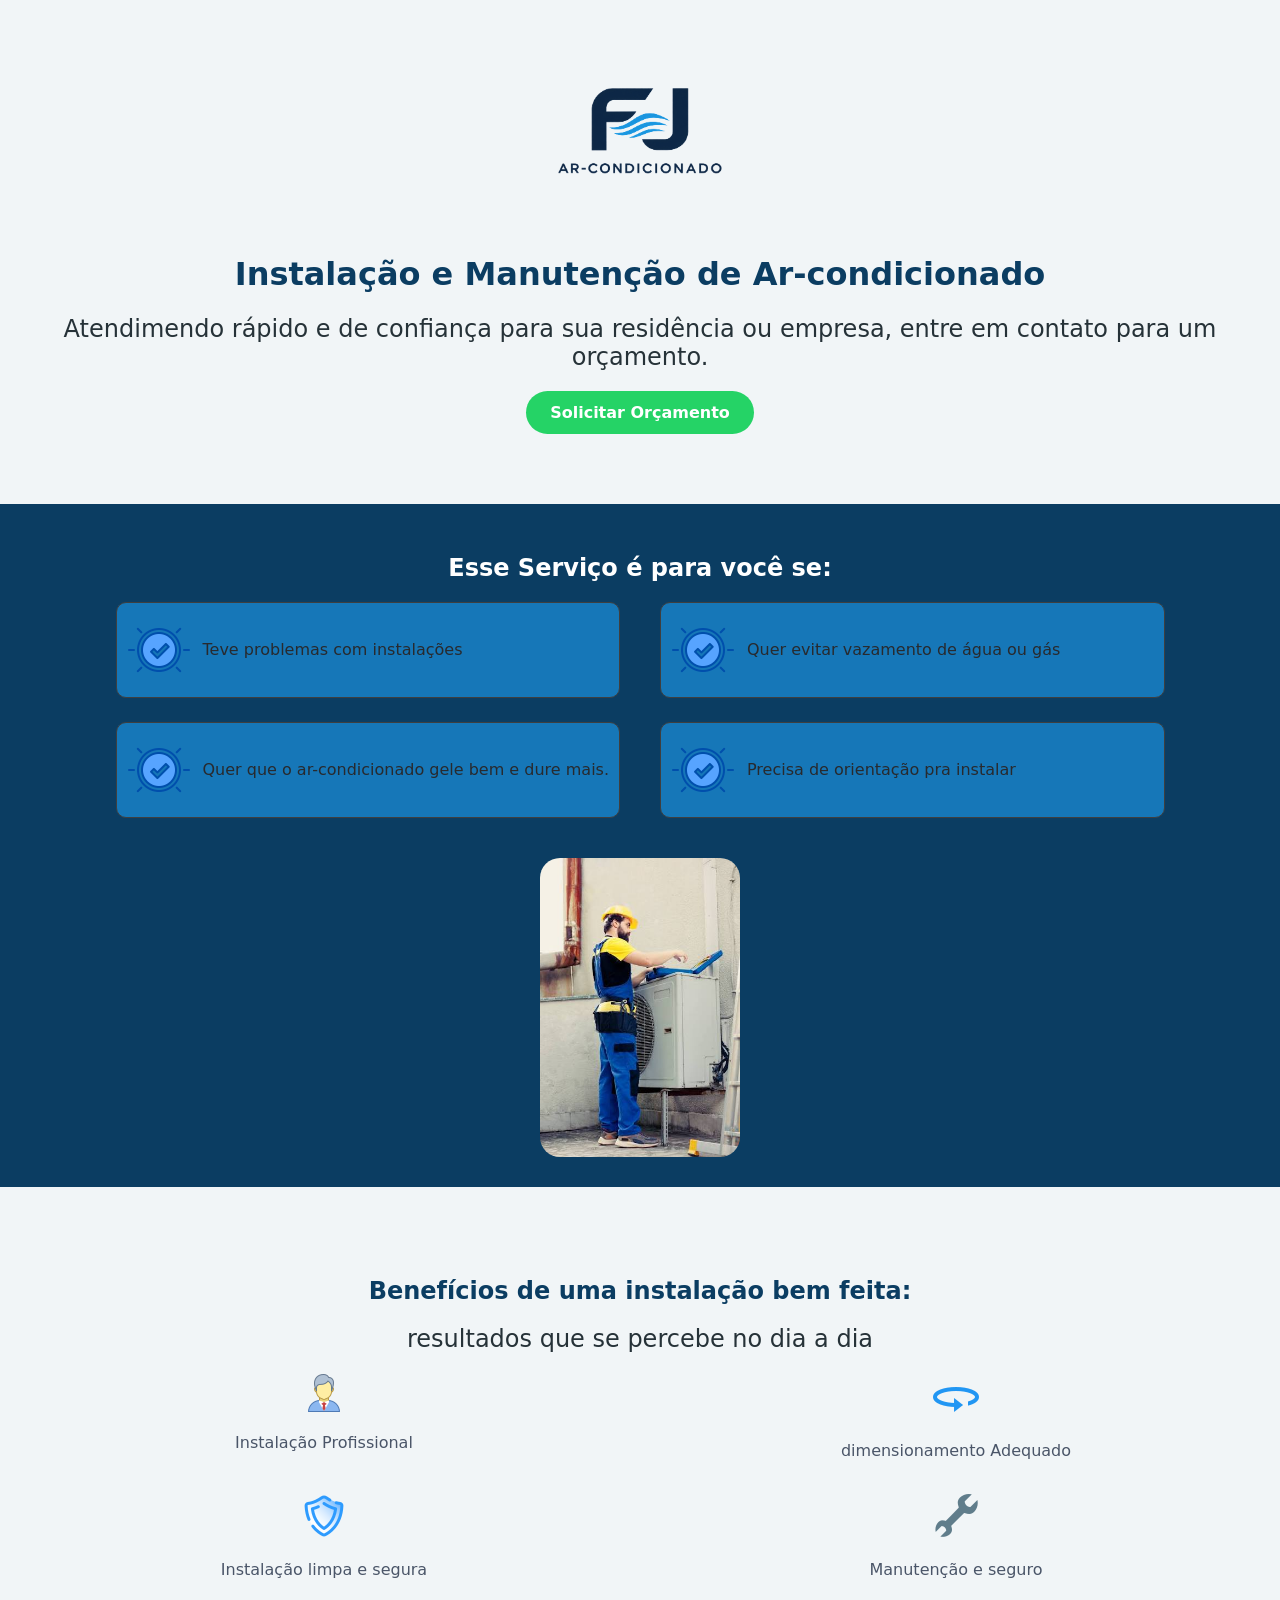
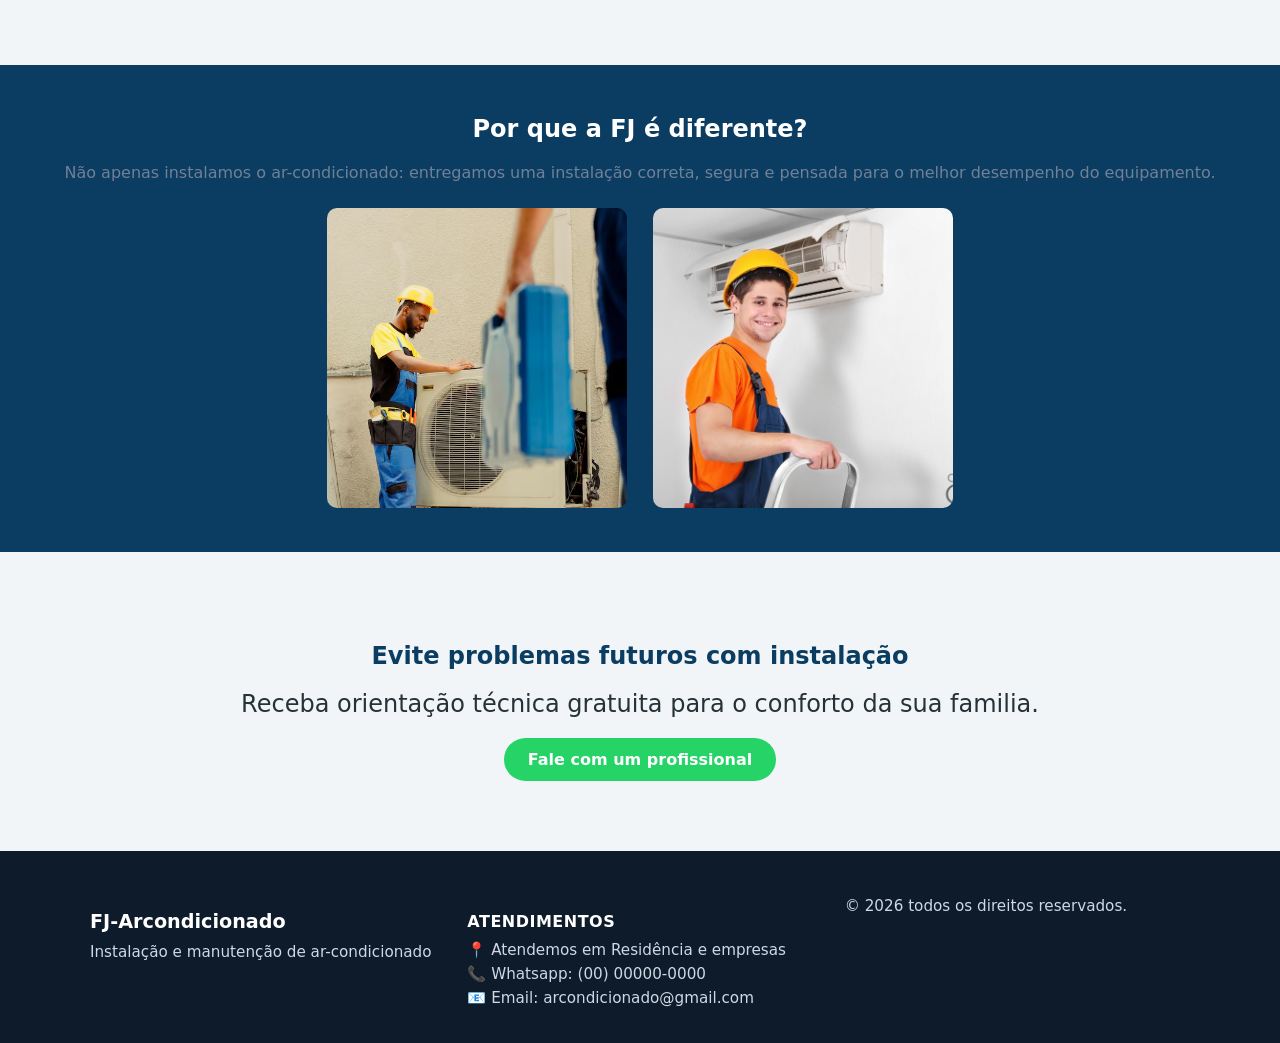
==== index.html @ 0c62a70a "Create index.html" ====
<!DOCTYPE html>
<html lang="en">
<head>
    <meta charset="UTF-8">
    <meta name="viewport" content="width=device-width, initial-scale=1.0">
    <title>FJ Ar-condicionado| Instalação e Manutenção</title>
    <link rel="stylesheet" href="index.css">
    <link rel="shortcut icon" href="img/Logo.png" type="image/x-icon">
</head>
<body>
    <div class="hero">
        <img src="img/Logo.png" alt="Logo" class="logo" width="200px">
        <h1>Instalação e Manutenção de Ar-condicionado</h1>
        <h2>Atendimendo rápido e de confiança para sua residência ou empresa, entre em contato para um orçamento.</h2>
        <a href="https://web.whatsapp.com/" class="Wpp">Solicitar Orçamento</a>
    </div>

    <section class="al">
        <h1 class="a">Esse Serviço é para você se:</h1>

        <div class="cout-serv">
        <div class="grid-serv">
                <div class="item-serv">
                <img src="img/iconeC.png" alt="conf">
                <p class="te"> Teve problemas com instalações</p>
                </div>

                <div class="item-serv">
                <img src="img/iconeC.png" alt="conf">
                <p class="te"> Quer evitar vazamento de água ou gás</p>
                </div>

                <div class="item-serv">
                <img src="img/iconeC.png" alt="conf">
                <p class="te"> Quer que o ar-condicionado gele bem e dure mais.</p>
                </div>
                
                <div class="item-serv">
                <img src="img/iconeC.png" alt="conf">
                <p class="te"> Precisa de orientação pra instalar</p>
                </div>
        </div>
                <img src="img/Inst.jpeg" alt="Instalação" class="img-serv">
        </div>
    </section>

    <section>
        <h1>Benefícios de uma instalação bem feita:</h1>
        <h2>resultados que se percebe no dia a dia</h2>

        <div class="grid-ben">
            <div class="ben">
                <img src="img/profissional.png" alt="inst">
                <p class="text">Instalação Profissional</p>
            </div>
            <div class="ben">
                <img src="img/rodar.png" alt="inst">
                <p class="text">dimensionamento Adequado </p>
            </div>
            <div class="ben">
                <img src="img/escudo.png" alt="">
                <p class="text">Instalação limpa e segura</p>
            </div>
            <div class="ben">
                <img src="img/ferramenta.png" alt="">
                <p class="text">Manutenção e seguro</p>
            </div>
        </div>
    </section>

    <section class="al">
        <h1 class="a">Por que a FJ é diferente?</h1>
        <p>Não apenas instalamos o ar-condicionado: entregamos uma instalação correta, segura e pensada para o melhor desempenho do equipamento.</p>
        <img src="img/inst(1).avif" alt="instalador 1" class="dif">
        <img src="img/inst(2).jpg" alt="instalador2" class="dif">
    </section>

    <section>
        <h1>Evite problemas futuros com instalação</h1>
        <h2>Receba orientação técnica gratuita para o conforto da sua familia.</h2>
        <a href="https://web.whatsapp.com/" class="Wpp">Fale com um profissional</a>
    </section>


    <footer class="site-footer">
        <div class="container-footer">
            <div class="footer-box">
                <h3>FJ-Arcondicionado</h3>
                <p>Instalação e manutenção de ar-condicionado</p>
            </div>

            <div class="footer-box">
                <h4>Atendimentos</h4>
                <p>📍 Atendemos em Residência e empresas</p>
                <p>📞 Whatsapp: (00) 00000-0000</p>
                <p>📧 Email: arcondicionado@gmail.com</p>
            </div>
            
            <div class="footer-box">
                <p>&copy; 2026 todos os direitos reservados.</p>
            </div>
        </div>
    </footer>
</body>
</html>
---- index.css ----
@charset "UTF-8";



body{
    background-color: #F1F5F7;
    font-family: system-ui, -apple-system, BlinkMacSystemFont, 'Segoe UI', Roboto, Oxygen, Ubuntu, Cantarell, 'Open Sans', 'Helvetica Neue', sans-serif;
    margin: 0;
    padding: 0;
}

p{
  font-weight: 400; 
  color: #718096; 
}

.te{
    color: #282a2e;
}
.text{
    color: #4a5568;
}

h1{
    color: #0B3D62;
    font-weight: 700;
}

.a{
    color: #FFFFFF;
}

h2{
    color: #263238;
    font-weight: 400;
}
.hero{
    text-align: center;
    margin-bottom: 40px;
    padding: 30px 20px;
}

section{
    text-align: center;
}

.Wpp{
    display: inline-block;
    background-color: #25D366;
    color: #FFFFFF;
    text-decoration: none;
    padding: 12px 24px;
    border-radius: 30px;
    font-weight: bold;
    transition: background-color 0.2s ease;
}

.Wpp:hover{
    background-color: #1a9e4a;
    transform: scale(1.05);
}

section{
    margin-bottom: 40px;
    padding: 30px 20px;
}

section.al{
    background-color: #0B3D62;
    
}

.grid-serv{
    display: grid;
    grid-template-columns: 1fr 1fr;
    gap: 24px 40px;
    max-width: 0 auto;
    text-align: left;
}

.item-serv{
    display: flex;
    align-items: center;
    gap: 12px;
    background-color: #1677B8;
    border-radius: 10px;
    padding: 15px 10px;
    border: 1px solid rgb(63, 63, 63);
}

.img-serv{
    display: block;
    margin: 0 auto;
    width: 200px;
    border-radius: 20px;
}

.cout-serv{
    display: flex;
    align-items: center;
    justify-content: center;
    gap: 40px;
    flex-wrap: wrap;
}

.dif{
    width: 300px;
    height: 300px;
    border-radius: 10px;
    object-fit: cover;
    margin: 10px;
}

.grid-ben{

    display: grid;
    grid-template-columns: 1fr 1fr;
    gap: 16px 24px;
    max-width: 0 auto;
    text-align: center;
}

.site-footer {
    background-color: #0d1b2a;
    color: #cfd8e3;
    padding-top: 40px;
}

.container-footer {
    max-width: 1100px;
    margin: 0 auto;
    display: grid;
    grid-template-columns: repeat(auto-fit, minmax(220px, 1fr));
    gap: 32px;
    padding: 0 20px 30px;
}

.footer-box h3 {
    color: #fff;
    font-size: 1.2rem;
    margin-bottom: 10px;
}

.footer-box h4 {
    color: #fff;
    font-size: 1rem;
    margin-bottom: 10px;
    text-transform: uppercase;
    letter-spacing: 0.5px;
}

.footer-box p, .footer-box a {
    color: #cfd8e3;
    text-decoration: none;
    font-size: 0.95rem;
    margin: 6px 0;
    display: block;
}

.footer-box a:hover {
    color: #4dd0e1;
}

.footer-bottom {
    border-top: 1px solid rgba(255,255,255,0.1);
    text-align: center;
    padding: 16px 0;
    font-size: 0.85rem;
    color: #8ea0b3;
}
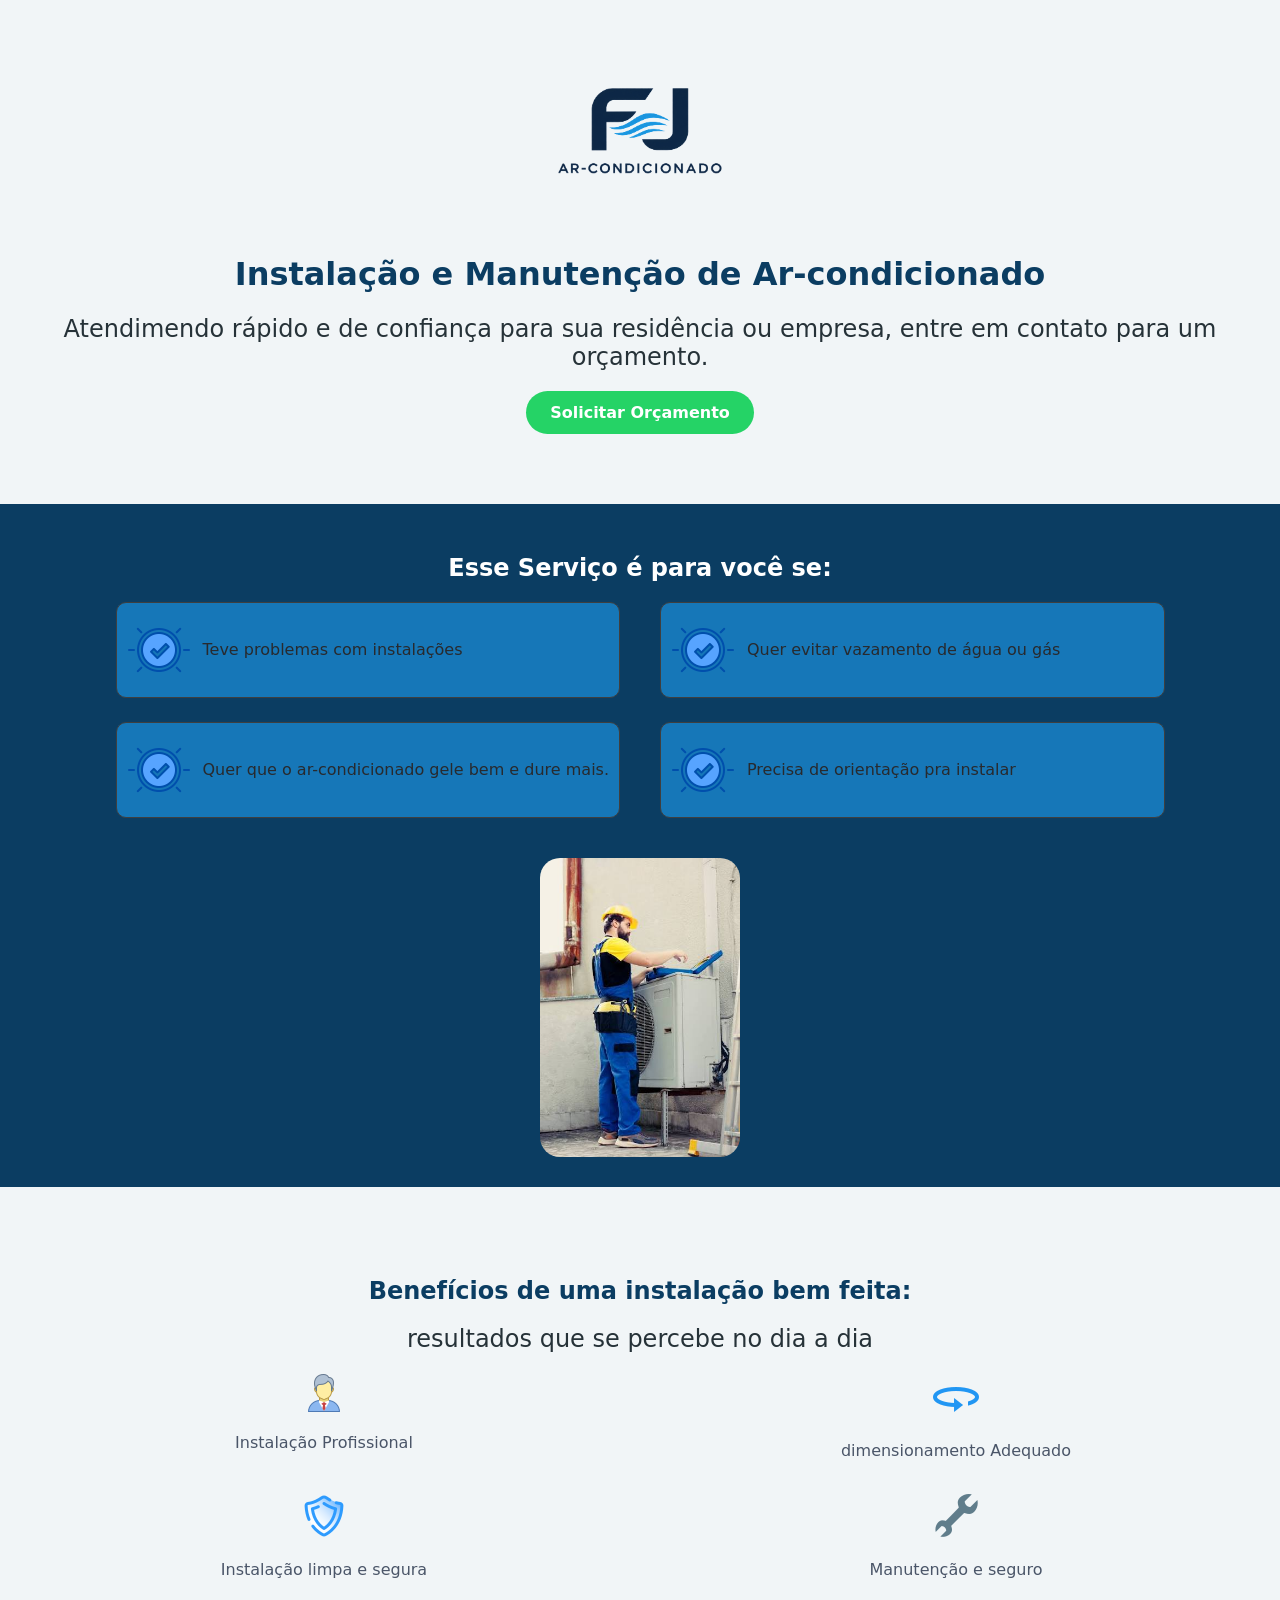
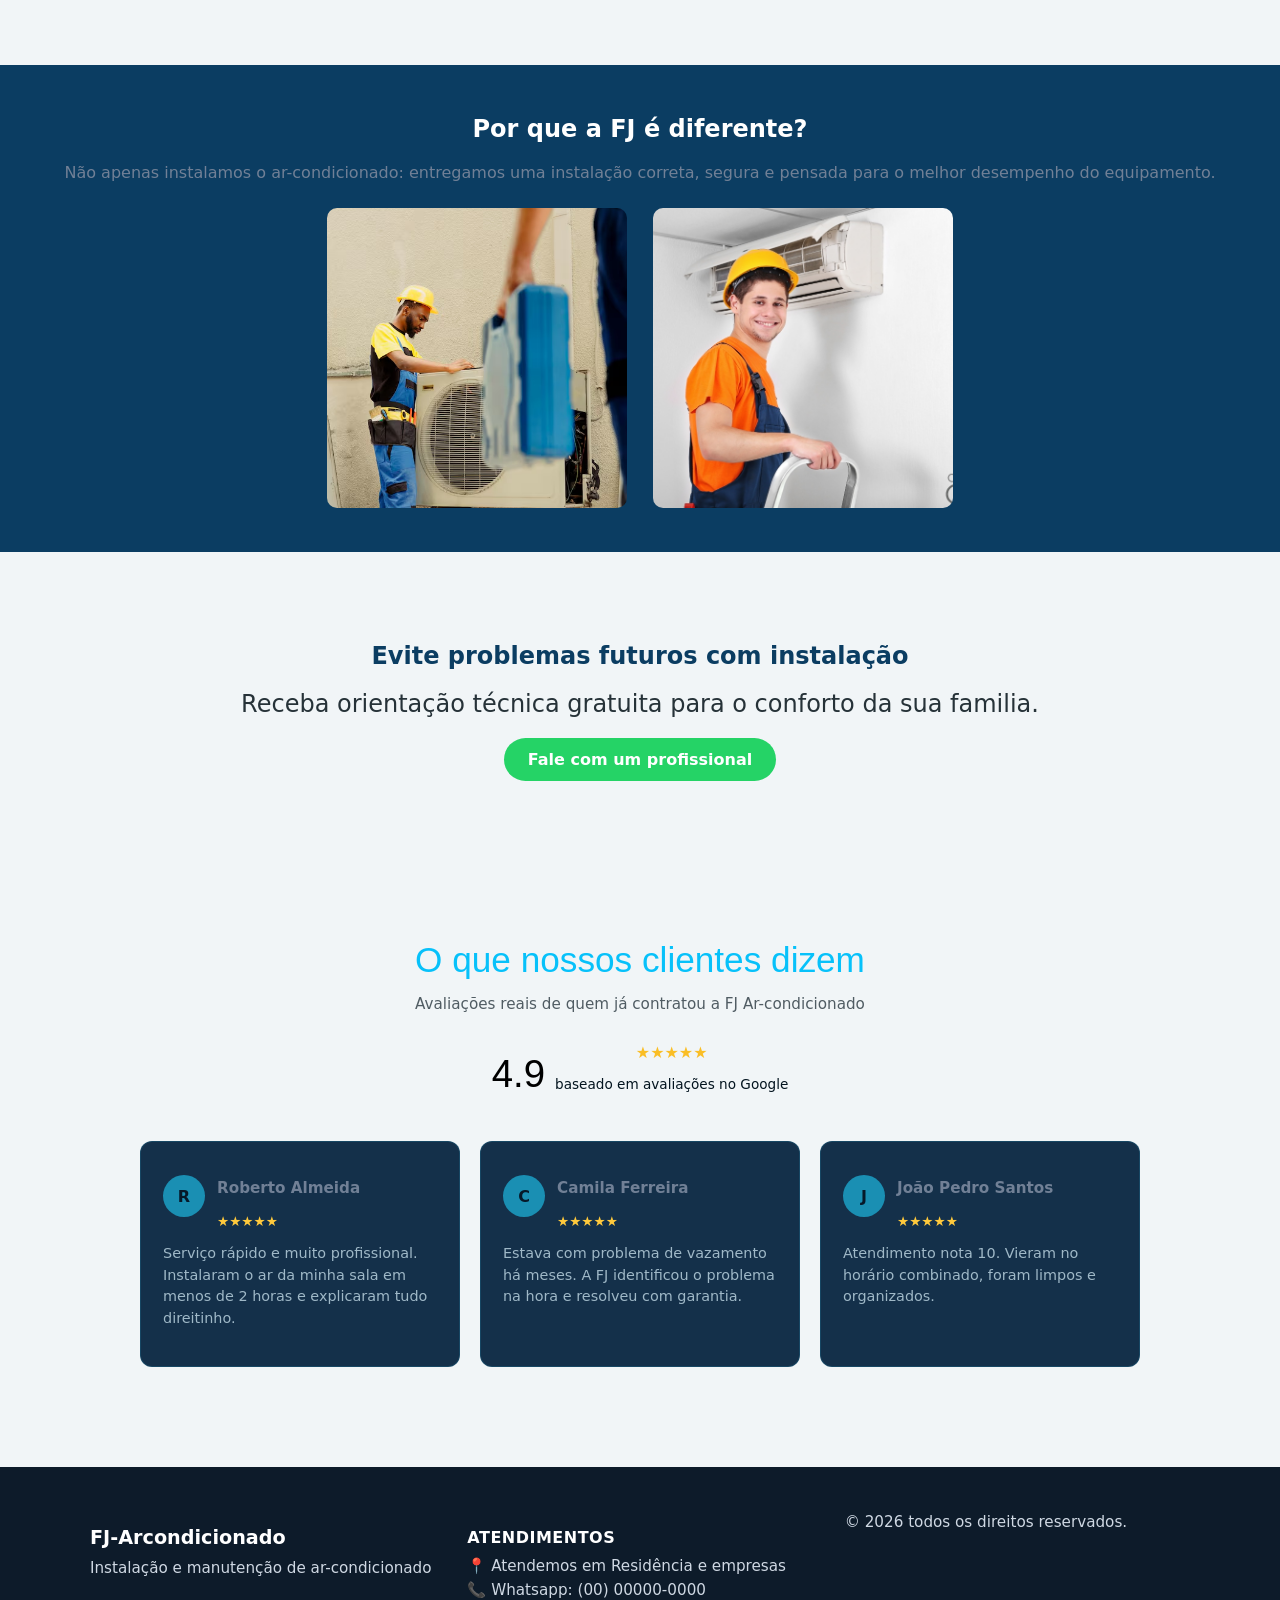
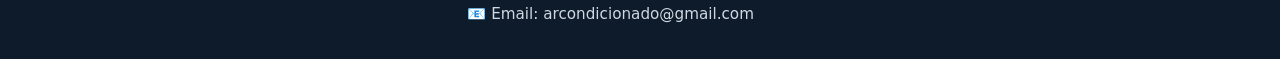
==== commit bb1f26a7: "Update index.html" ====
--- a/index.html
+++ b/index.html
@@ -81,6 +81,53 @@
         <a href="https://web.whatsapp.com/" class="Wpp">Fale com um profissional</a>
     </section>
 
+        <section class="reviews-section">
+        <h2>O que nossos clientes dizem</h2>
+        <p class="reviews-subtitle">Avaliações reais de quem já contratou a FJ Ar-condicionado</p>
+
+        <div class="reviews-summary">
+            <span class="reviews-score">4.9</span>
+            <div>
+                <div class="reviews-stars">★★★★★</div>
+                <p class="reviews-count">baseado em avaliações no Google</p>
+            </div>
+        </div>
+
+        <div class="reviews-grid">
+            <div class="review-card">
+                <div class="review-header">
+                    <div class="review-avatar">R</div>
+                    <div>
+                        <p class="review-author">Roberto Almeida</p>
+                        <div class="review-stars-small">★★★★★</div>
+                    </div>
+                </div>
+                <p class="review-text">Serviço rápido e muito profissional. Instalaram o ar da minha sala em menos de 2 horas e explicaram tudo direitinho.</p>
+            </div>
+
+            <div class="review-card">
+                <div class="review-header">
+                    <div class="review-avatar">C</div>
+                    <div>
+                        <p class="review-author">Camila Ferreira</p>
+                        <div class="review-stars-small">★★★★★</div>
+                    </div>
+                </div>
+                <p class="review-text">Estava com problema de vazamento há meses. A FJ identificou o problema na hora e resolveu com garantia.</p>
+            </div>
+
+            <div class="review-card">
+                <div class="review-header">
+                    <div class="review-avatar">J</div>
+                    <div>
+                        <p class="review-author">João Pedro Santos</p>
+                        <div class="review-stars-small">★★★★★</div>
+                    </div>
+                </div>
+                <p class="review-text">Atendimento nota 10. Vieram no horário combinado, foram limpos e organizados.</p>
+            </div>
+        </div>
+    </section>
 
     <footer class="site-footer">
         <div class="container-footer">
--- a/index.css
+++ b/index.css
@@ -109,6 +109,12 @@
     border-radius: 10px;
     object-fit: cover;
     margin: 10px;
+    transition: 0.3s ease, box-shadow 0.3s ease;
+}
+
+.dif:hover{
+    transform: scale(1.05);
+    box-shadow: 0 8px 20px rgba(41, 197, 246, 0.3);
 }
 
 .grid-ben{
@@ -168,3 +174,95 @@
     font-size: 0.85rem;
     color: #8ea0b3;
 }
+
+.reviews-section {
+    text-align: center;
+    padding: 60px 20px;
+}
+
+.reviews-section h2 {
+    font-family: 'Pathway Gothic One', sans-serif;
+    font-size: 2.2rem;
+    color: #07c1fa;
+    margin-bottom: 6px;
+}
+
+.reviews-subtitle {
+    color: #505c63;
+    font-size: 0.95rem;
+    margin-bottom: 30px;
+}
+
+.reviews-summary {
+    display: flex;
+    align-items: center;
+    justify-content: center;
+    gap: 10px;
+    margin-bottom: 36px;
+}
+
+.reviews-score {
+    font-family: 'Pathway Gothic One', sans-serif;
+    font-size: 2.4rem;
+}
+
+.reviews-stars {
+    color: #fabe26;
+}
+
+.reviews-count {
+    color: #03141f;
+    font-size: 0.85rem;
+}
+
+.reviews-grid {
+    display: grid;
+    grid-template-columns: repeat(auto-fit, minmax(260px, 1fr));
+    gap: 20px;
+    max-width: 1000px;
+    margin: 0 auto;
+}
+
+.review-card {
+    background: #14304a;
+    border: 1px solid rgba(41, 197, 246, 0.15);
+    border-radius: 12px;
+    padding: 22px;
+    text-align: left;
+}
+
+.review-header {
+    display: flex;
+    align-items: center;
+    gap: 12px;
+    margin-bottom: 10px;
+}
+
+.review-avatar {
+    width: 42px;
+    height: 42px;
+    border-radius: 50%;
+    background: #1a8fb3;
+    display: flex;
+    align-items: center;
+    justify-content: center;
+    font-weight: 700;
+    color: #061929;
+    flex-shrink: 0;
+}
+
+.review-author {
+    font-weight: 600;
+    font-size: 0.95rem;
+}
+
+.review-stars-small {
+    color: #ffc93c;
+    font-size: 0.85rem;
+}
+
+.review-text {
+    font-size: 0.9rem;
+    line-height: 1.5;
+    color: #9fb8c7;
+}
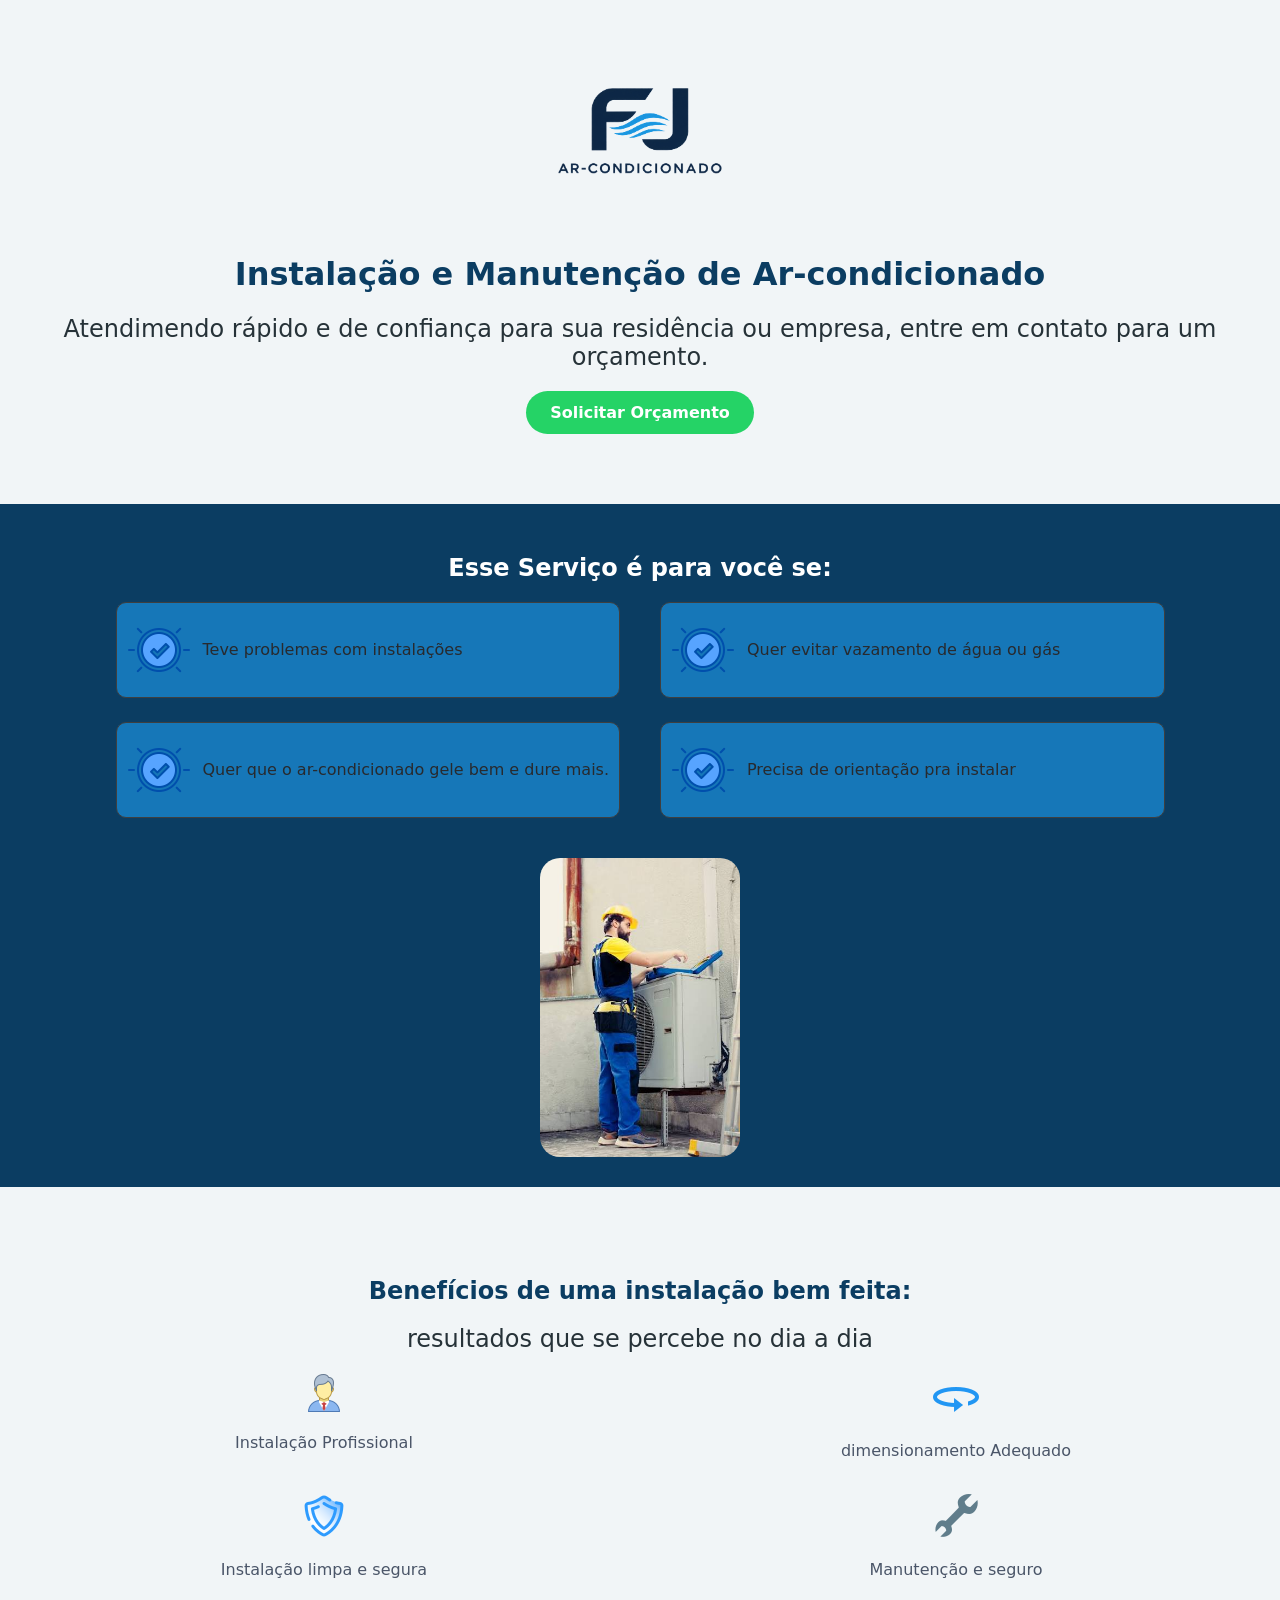
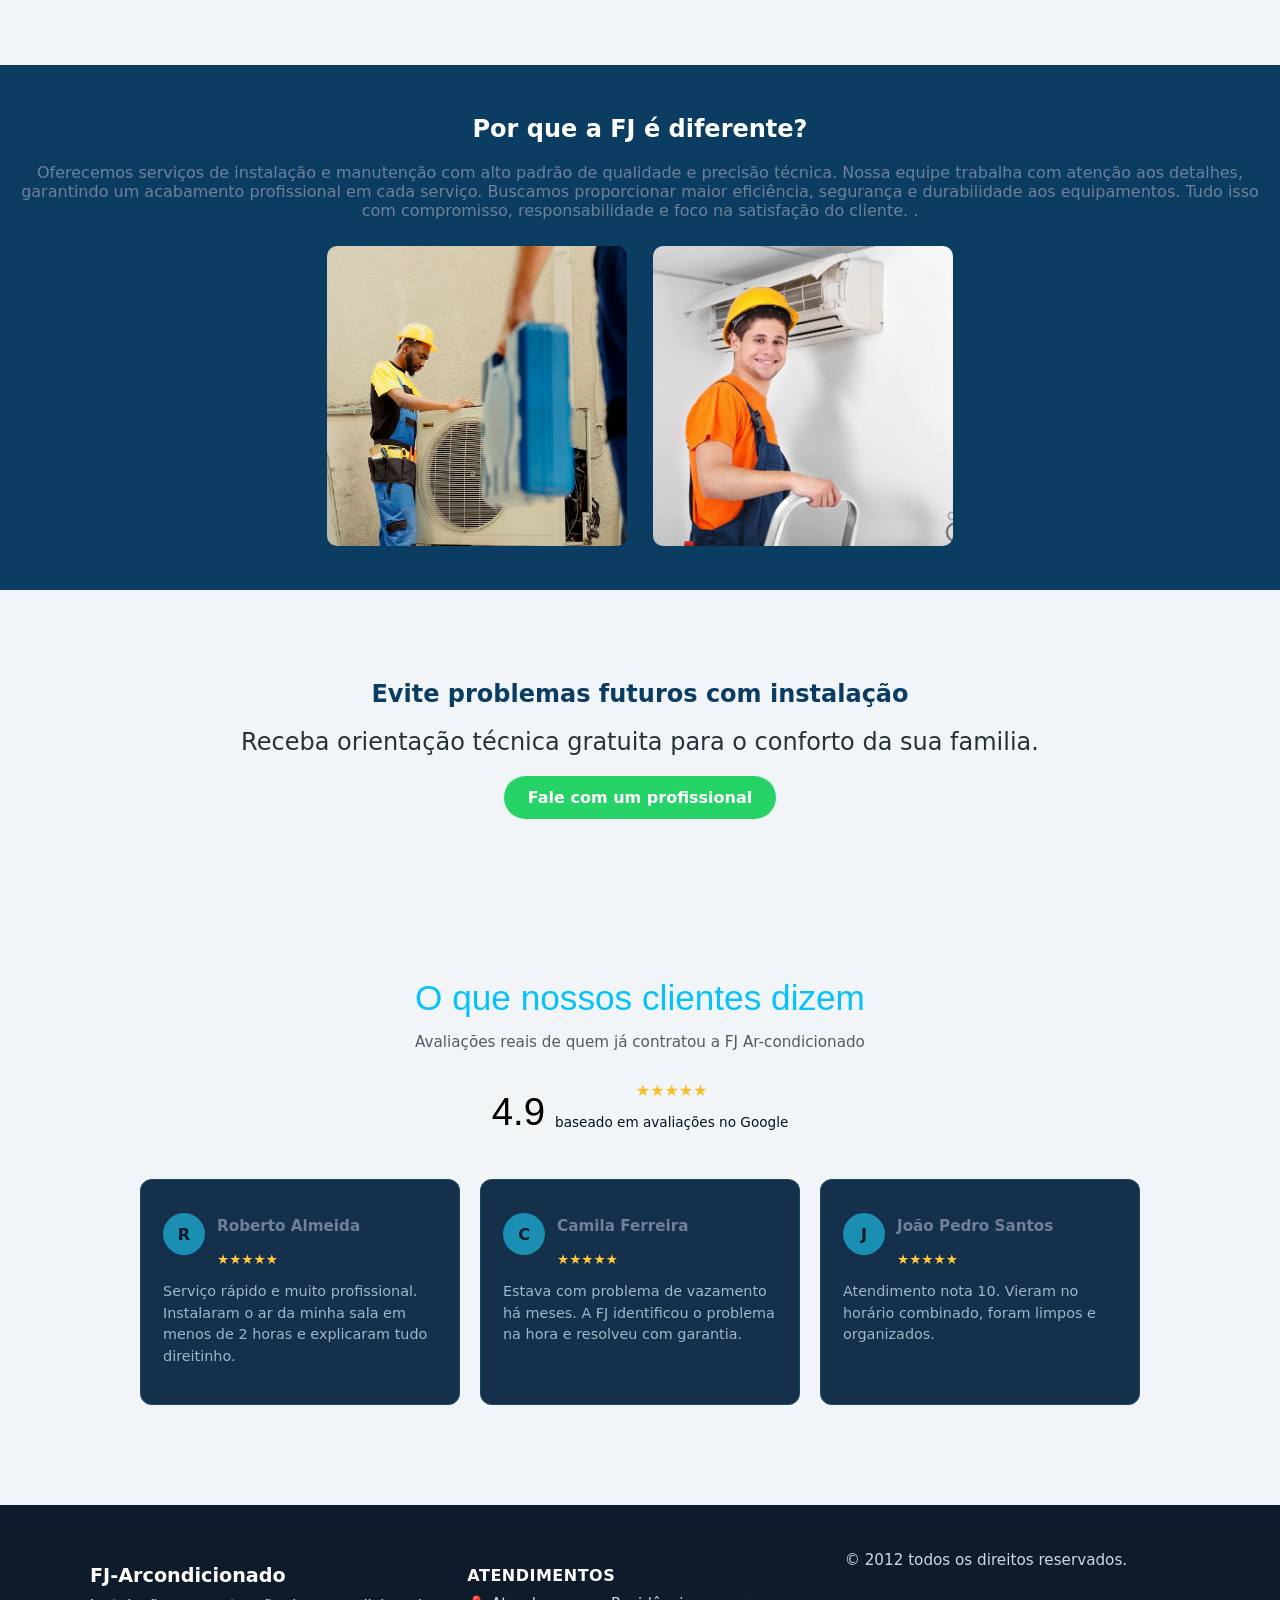
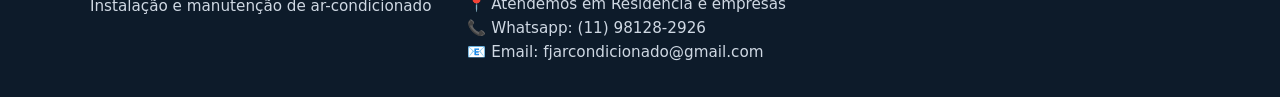
==== commit eea836c0: "Update index.html" ====
--- a/index.html
+++ b/index.html
@@ -1,5 +1,5 @@
 <!DOCTYPE html>
-<html lang="en">
+<html lang="pt-br">
 <head>
     <meta charset="UTF-8">
     <meta name="viewport" content="width=device-width, initial-scale=1.0">
@@ -12,7 +12,7 @@
         <img src="img/Logo.png" alt="Logo" class="logo" width="200px">
         <h1>Instalação e Manutenção de Ar-condicionado</h1>
         <h2>Atendimendo rápido e de confiança para sua residência ou empresa, entre em contato para um orçamento.</h2>
-        <a href="https://web.whatsapp.com/" class="Wpp">Solicitar Orçamento</a>
+        <a href="https://wa.me/5511981282926" class="Wpp">Solicitar Orçamento</a>
     </div>
 
     <section class="al">
@@ -70,7 +70,11 @@
 
     <section class="al">
         <h1 class="a">Por que a FJ é diferente?</h1>
-        <p>Não apenas instalamos o ar-condicionado: entregamos uma instalação correta, segura e pensada para o melhor desempenho do equipamento.</p>
+        <p>Oferecemos serviços de instalação e manutenção com alto padrão de qualidade e precisão técnica.
+        Nossa equipe trabalha com atenção aos detalhes, garantindo um acabamento profissional em cada serviço.
+        Buscamos proporcionar maior eficiência, segurança e durabilidade aos equipamentos.
+        Tudo isso com compromisso, responsabilidade e foco na satisfação do cliente.
+        .</p>
         <img src="img/inst(1).avif" alt="instalador 1" class="dif">
         <img src="img/inst(2).jpg" alt="instalador2" class="dif">
     </section>
@@ -78,7 +82,7 @@
     <section>
         <h1>Evite problemas futuros com instalação</h1>
         <h2>Receba orientação técnica gratuita para o conforto da sua familia.</h2>
-        <a href="https://web.whatsapp.com/" class="Wpp">Fale com um profissional</a>
+        <a href="https://wa.me/5511981282926" class="Wpp">Fale com um profissional</a>
     </section>
 
         <section class="reviews-section">
@@ -139,12 +143,12 @@
             <div class="footer-box">
                 <h4>Atendimentos</h4>
                 <p>📍 Atendemos em Residência e empresas</p>
-                <p>📞 Whatsapp: (00) 00000-0000</p>
-                <p>📧 Email: arcondicionado@gmail.com</p>
+                <p>📞 Whatsapp: (11) 98128-2926</p>
+                <p>📧 Email: fjarcondicionado@gmail.com</p>
             </div>
             
             <div class="footer-box">
-                <p>&copy; 2026 todos os direitos reservados.</p>
+                <p>&copy; 2012 todos os direitos reservados.</p>
             </div>
         </div>
     </footer>
